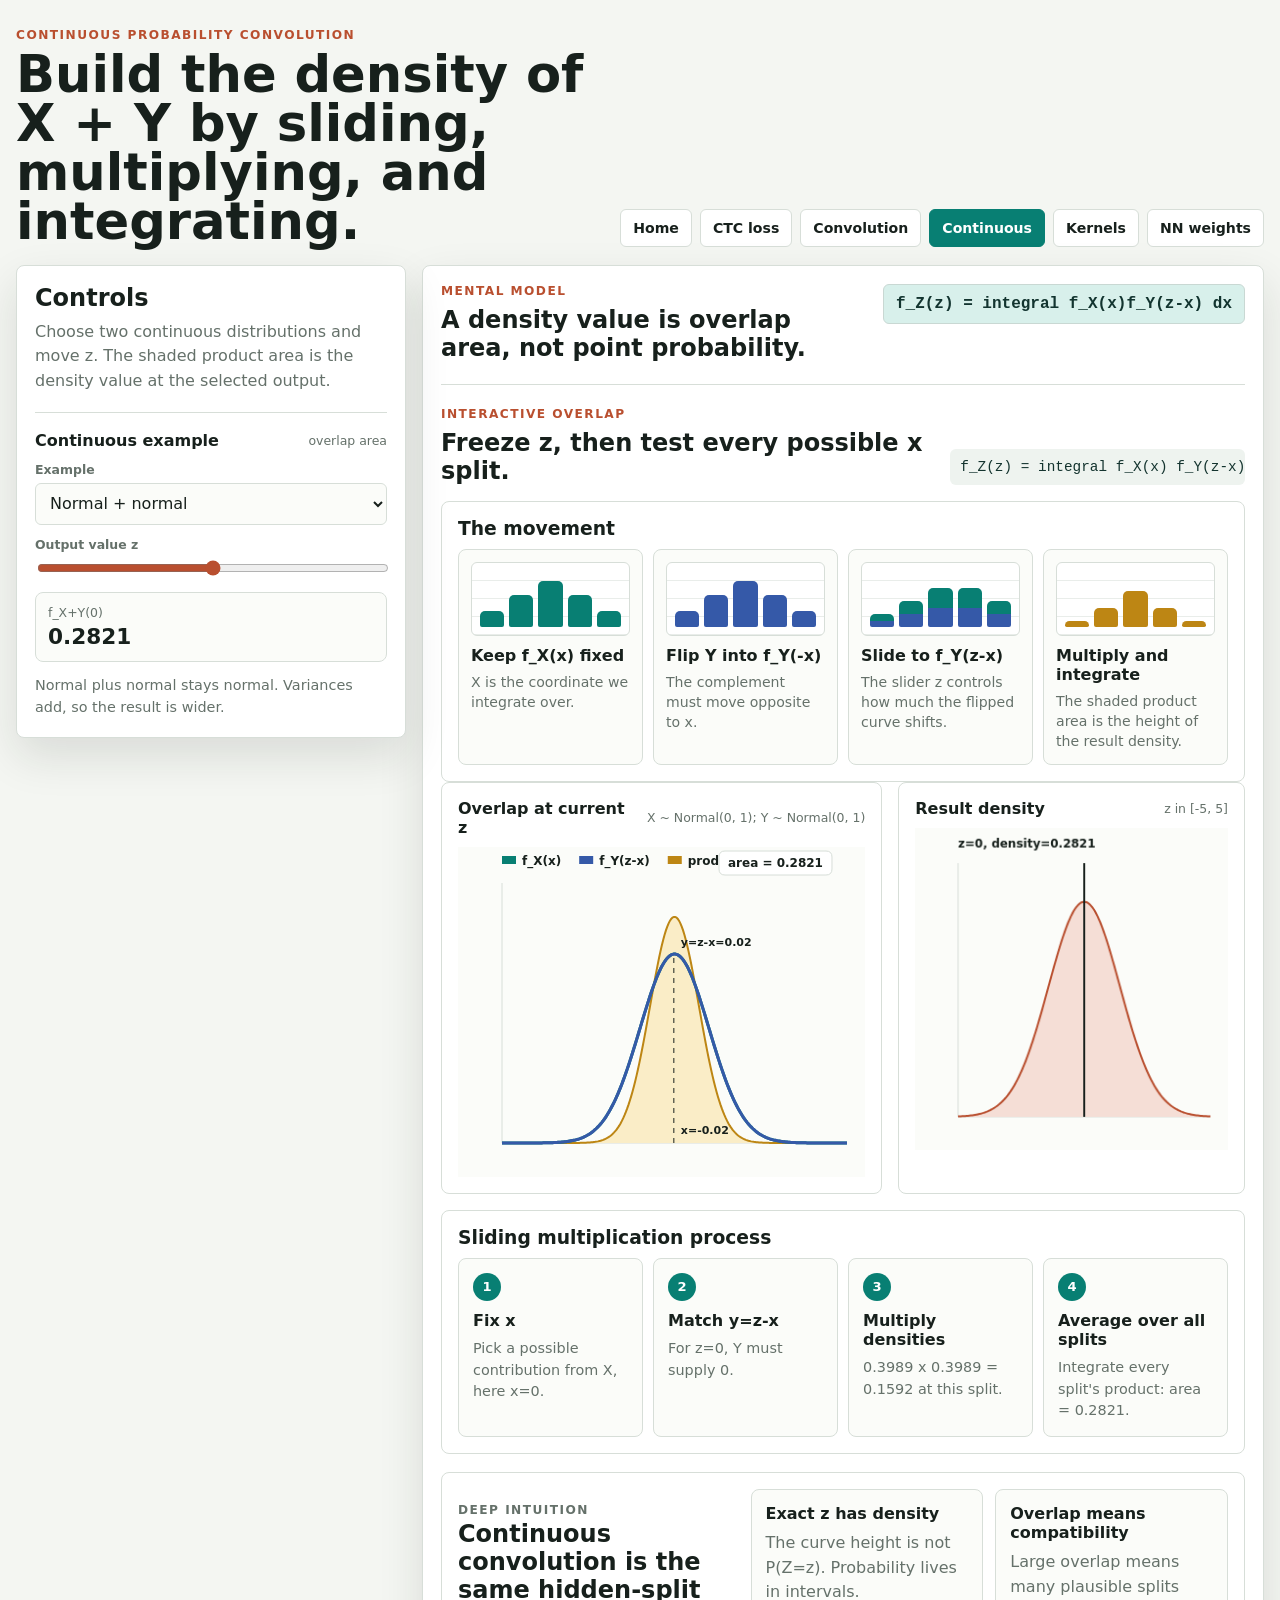
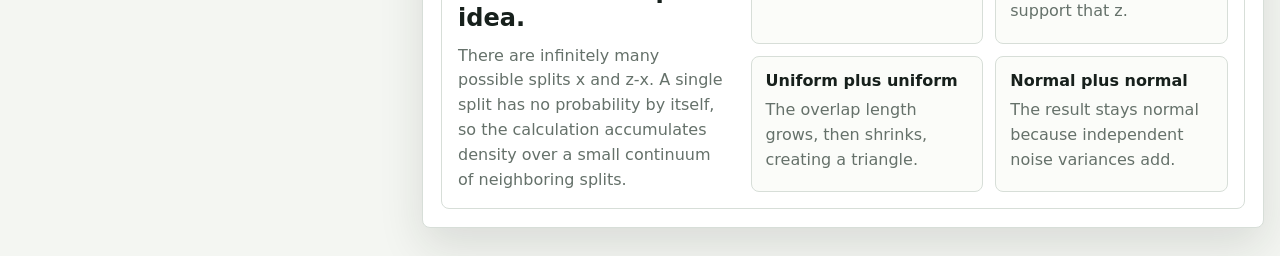
==== continuous-convolution.html @ c2757a95 "no verify ssl" ====
<!doctype html>
<html lang="en">
  <head>
    <meta charset="utf-8">
    <meta name="viewport" content="width=device-width, initial-scale=1">
    <title>Continuous Probability Convolution</title>
    <link rel="stylesheet" href="convolution.css">
  </head>
  <body>
    <header class="topbar">
      <div>
        <p class="eyebrow">Continuous probability convolution</p>
        <h1>Build the density of X + Y by sliding, multiplying, and integrating.</h1>
      </div>
      <nav class="page-nav" aria-label="Pages">
        <a href="index.html">Home</a>
        <a href="ctc.html">CTC loss</a>
        <a href="convolution.html">Convolution</a>
        <a aria-current="page" href="continuous-convolution.html">Continuous</a>
        <a href="kernels.html">Kernels</a>
        <a href="nn-weights.html">NN weights</a>
      </nav>
    </header>

    <main class="layout">
      <aside class="control-panel" aria-labelledby="controlsHeading">
        <div class="panel-heading">
          <h2 id="controlsHeading">Controls</h2>
          <p>
            Choose two continuous distributions and move z. The shaded product
            area is the density value at the selected output.
          </p>
        </div>

        <section class="control-section" aria-labelledby="continuousControls">
          <div class="section-title-row">
            <h3 id="continuousControls">Continuous example</h3>
            <span>overlap area</span>
          </div>
          <label class="field">
            <span>Example</span>
            <select id="continuousPreset">
              <option value="normalNormal">Normal + normal</option>
              <option value="uniformUniform">Uniform + uniform</option>
              <option value="exponentialExponential">Exponential + exponential</option>
              <option value="normalUniform">Normal + uniform</option>
            </select>
          </label>
          <label class="field">
            <span>Output value z</span>
            <input id="continuousZ" type="range" min="-4" max="4" value="0" step="0.05">
          </label>
          <div class="metric">
            <span id="continuousZLabel">f_X+Y(0)</span>
            <strong id="continuousValue">0</strong>
          </div>
          <p class="hint" id="continuousHint"></p>
        </section>
      </aside>

      <section class="workspace" aria-labelledby="mainHeading">
        <div class="workspace-header">
          <div>
            <p class="eyebrow">Mental model</p>
            <h2 id="mainHeading">A density value is overlap area, not point probability.</h2>
          </div>
          <div class="summary-pill">f_Z(z) = integral f_X(x)f_Y(z-x) dx</div>
        </div>

        <section class="demo-section" aria-labelledby="continuousHeading">
          <div class="demo-heading">
            <div>
              <p class="eyebrow">Interactive overlap</p>
              <h2 id="continuousHeading">Freeze z, then test every possible x split.</h2>
            </div>
            <code>f_Z(z) = integral f_X(x) f_Y(z-x) dx</code>
          </div>

          <article class="formula-panel">
            <h3>The movement</h3>
            <div class="motion-strip" aria-label="Continuous convolution movement">
              <div class="motion-step">
                <div class="mini-bars teal-bars">
                  <span></span><span></span><span></span><span></span><span></span>
                </div>
                <strong>Keep f_X(x) fixed</strong>
                <p>X is the coordinate we integrate over.</p>
              </div>
              <div class="motion-step">
                <div class="mini-bars blue-bars flipped-bars">
                  <span></span><span></span><span></span><span></span><span></span>
                </div>
                <strong>Flip Y into f_Y(-x)</strong>
                <p>The complement must move opposite to x.</p>
              </div>
              <div class="motion-step">
                <div class="mini-bars mixed-bars">
                  <span></span><span></span><span></span><span></span><span></span>
                </div>
                <strong>Slide to f_Y(z-x)</strong>
                <p>The slider z controls how much the flipped curve shifts.</p>
              </div>
              <div class="motion-step">
                <div class="mini-bars amber-bars">
                  <span></span><span></span><span></span><span></span><span></span>
                </div>
                <strong>Multiply and integrate</strong>
                <p>The shaded product area is the height of the result density.</p>
              </div>
            </div>
          </article>

          <div class="visual-grid">
            <article class="visual-card">
              <div class="section-title-row">
                <h3>Overlap at current z</h3>
                <span id="overlapLabel"></span>
              </div>
              <canvas id="overlapCanvas" height="330" aria-label="Continuous convolution overlap"></canvas>
            </article>

            <article class="visual-card">
              <div class="section-title-row">
                <h3>Result density</h3>
                <span id="continuousSupportLabel"></span>
              </div>
              <canvas id="continuousCanvas" height="330" aria-label="Convolution result density"></canvas>
            </article>
          </div>

          <article class="formula-panel">
            <h3>Sliding multiplication process</h3>
            <div class="process-strip" id="processStrip"></div>
          </article>
        </section>

        <section class="intuition-band" aria-labelledby="intuitionHeading">
          <div>
            <p class="eyebrow">Deep intuition</p>
            <h2 id="intuitionHeading">Continuous convolution is the same hidden-split idea.</h2>
            <p>
              There are infinitely many possible splits x and z-x. A single split
              has no probability by itself, so the calculation accumulates density
              over a small continuum of neighboring splits.
            </p>
          </div>
          <div class="insight-grid">
            <div class="insight">
              <strong>Exact z has density</strong>
              <p>The curve height is not P(Z=z). Probability lives in intervals.</p>
            </div>
            <div class="insight">
              <strong>Overlap means compatibility</strong>
              <p>Large overlap means many plausible splits support that z.</p>
            </div>
            <div class="insight">
              <strong>Uniform plus uniform</strong>
              <p>The overlap length grows, then shrinks, creating a triangle.</p>
            </div>
            <div class="insight">
              <strong>Normal plus normal</strong>
              <p>The result stays normal because independent noise variances add.</p>
            </div>
          </div>
        </section>
      </section>
    </main>

    <script src="convolution.js"></script>
  </body>
</html>
---- convolution.css ----
:root {
  color-scheme: light;
  --bg: #f4f6f2;
  --surface: #ffffff;
  --surface-strong: #eef3ef;
  --ink: #17201c;
  --muted: #65716a;
  --line: #d7ded8;
  --teal: #087f73;
  --teal-soft: #d8f0eb;
  --rust: #b94f2f;
  --rust-soft: #f5ded6;
  --blue: #3559a8;
  --blue-soft: #e2e9fb;
  --amber: #bd8614;
  --amber-soft: #faedc7;
  --shadow: 0 18px 45px rgba(23, 32, 28, 0.12);
  font-family:
    Inter, ui-sans-serif, system-ui, -apple-system, BlinkMacSystemFont, "Segoe UI",
    sans-serif;
}

* {
  box-sizing: border-box;
}

html,
body {
  min-width: 320px;
  margin: 0;
  overflow-x: hidden;
  background: var(--bg);
  color: var(--ink);
}

button,
input,
select {
  font: inherit;
}

canvas {
  display: block;
  width: 100%;
}

.topbar {
  display: grid;
  grid-template-columns: minmax(0, 1fr) auto;
  gap: 24px;
  align-items: end;
  width: calc(100vw - 32px);
  max-width: 1500px;
  margin: 0 auto;
  padding: 28px 0 18px;
}

.topbar > div,
.layout,
.hub-layout,
.control-panel,
.workspace {
  min-width: 0;
}

.topbar h1,
.workspace-header h2,
.demo-heading h2,
.choice-card h2,
.intuition-band h2 {
  margin: 0;
  letter-spacing: 0;
}

.topbar h1 {
  max-width: 900px;
  font-size: clamp(2rem, 4vw, 4.6rem);
  line-height: 0.96;
}

.eyebrow {
  margin: 0 0 8px;
  color: var(--rust);
  font-size: 0.76rem;
  font-weight: 900;
  letter-spacing: 0.12em;
  text-transform: uppercase;
}

.page-nav {
  display: flex;
  gap: 8px;
  align-items: center;
  flex-wrap: wrap;
  justify-content: flex-end;
}

.page-nav a {
  border: 1px solid var(--line);
  border-radius: 6px;
  background: var(--surface);
  color: var(--ink);
  font-size: 0.88rem;
  font-weight: 800;
  text-decoration: none;
  padding: 10px 12px;
}

.page-nav a[aria-current="page"] {
  border-color: var(--teal);
  background: var(--teal);
  color: #fff;
}

.layout {
  display: grid;
  grid-template-columns: minmax(310px, 390px) minmax(0, 1fr);
  gap: 16px;
  width: calc(100vw - 32px);
  max-width: 1500px;
  margin: 0 auto 28px;
  align-items: start;
}

.hub-layout {
  width: calc(100vw - 32px);
  max-width: 1180px;
  margin: 0 auto 28px;
}

.control-panel,
.workspace,
.visual-card,
.formula-panel,
.intuition-band,
.choice-card {
  border: 1px solid var(--line);
  border-radius: 8px;
  background: var(--surface);
  box-shadow: var(--shadow);
}

.control-panel {
  position: sticky;
  top: 14px;
  max-height: calc(100vh - 28px);
  overflow: auto;
  padding: 18px;
}

.workspace {
  min-width: 0;
  padding: 18px;
}

.panel-heading h2,
.control-section h3,
.visual-card h3,
.formula-panel h3 {
  margin: 0;
  letter-spacing: 0;
}

.panel-heading p,
.hint,
.intuition-band p,
.insight p,
.comparison-grid p {
  color: var(--muted);
  line-height: 1.55;
}

.panel-heading p {
  margin: 8px 0 0;
}

.control-section {
  border-top: 1px solid var(--line);
  margin-top: 18px;
  padding-top: 18px;
}

.section-title-row {
  display: flex;
  gap: 12px;
  align-items: center;
  justify-content: space-between;
  margin-bottom: 10px;
}

.section-title-row h3 {
  margin: 0;
  font-size: 1rem;
}

.section-title-row span {
  color: var(--muted);
  font-size: 0.78rem;
  white-space: nowrap;
}

.field {
  display: grid;
  gap: 6px;
  margin-top: 12px;
}

.field span {
  color: var(--muted);
  font-size: 0.78rem;
  font-weight: 800;
}

.field select {
  width: 100%;
  min-width: 0;
  min-height: 42px;
  border: 1px solid var(--line);
  border-radius: 6px;
  background: #fbfcf9;
  color: var(--ink);
  padding: 8px 10px;
}

.field input[type="range"] {
  min-width: 0;
  width: 100%;
  accent-color: var(--rust);
}

.field select:focus,
.field input:focus-visible,
.page-nav a:focus-visible {
  outline: 3px solid rgba(8, 127, 115, 0.22);
  outline-offset: 2px;
}

.metric {
  border: 1px solid var(--line);
  border-radius: 8px;
  background: #fbfcf9;
  margin-top: 14px;
  padding: 12px;
}

.metric span {
  display: block;
  color: var(--muted);
  font-size: 0.78rem;
  margin-bottom: 4px;
}

.metric strong {
  font-size: 1.35rem;
  font-variant-numeric: tabular-nums;
}

.hint {
  margin: 12px 0 0;
  font-size: 0.9rem;
}

.workspace-header {
  display: flex;
  gap: 18px;
  align-items: start;
  justify-content: space-between;
}

.summary-pill {
  border: 1px solid #c9d8d3;
  border-radius: 6px;
  background: var(--teal-soft);
  color: #12342f;
  font-family: "SFMono-Regular", Consolas, "Liberation Mono", monospace;
  font-weight: 900;
  white-space: nowrap;
  padding: 10px 12px;
}

.demo-section {
  border-top: 1px solid var(--line);
  margin-top: 22px;
  padding-top: 22px;
}

.demo-heading {
  display: flex;
  gap: 16px;
  align-items: end;
  justify-content: space-between;
  margin-bottom: 14px;
}

.demo-heading code,
.comparison-grid code {
  overflow-x: auto;
  border-radius: 6px;
  background: var(--surface-strong);
  color: #14342f;
  font-family: "SFMono-Regular", Consolas, "Liberation Mono", monospace;
  font-size: 0.9rem;
  white-space: nowrap;
  padding: 10px;
}

.visual-grid {
  display: grid;
  grid-template-columns: minmax(0, 1.12fr) minmax(320px, 0.88fr);
  gap: 16px;
}

.visual-card,
.formula-panel,
.intuition-band {
  box-shadow: none;
  padding: 16px;
}

.hub-panel {
  padding: 20px;
}

.choice-grid {
  display: grid;
  grid-template-columns: repeat(2, minmax(0, 1fr));
  gap: 16px;
  margin-top: 22px;
}

.choice-card {
  display: grid;
  grid-template-rows: auto minmax(150px, 1fr) auto;
  gap: 16px;
  min-height: 420px;
  overflow: hidden;
  color: var(--ink);
  text-decoration: none;
  padding: 18px;
}

.choice-card:hover,
.choice-card:focus-visible {
  border-color: var(--teal);
  outline: 3px solid rgba(8, 127, 115, 0.18);
  outline-offset: 2px;
}

.choice-card h2 {
  font-size: clamp(1.6rem, 2.4vw, 2.35rem);
  line-height: 1;
}

.choice-card p {
  max-width: 44rem;
  margin: 12px 0 0;
  color: var(--muted);
  line-height: 1.55;
}

.choice-card > strong {
  color: var(--teal);
}

.choice-visual {
  min-height: 150px;
  border: 1px solid var(--line);
  border-radius: 8px;
  background: #fbfcf9;
}

.mini-diagonal-grid {
  display: grid;
  grid-template-columns: repeat(5, 1fr);
  grid-template-rows: repeat(5, 1fr);
  gap: 6px;
  padding: 14px;
}

.mini-diagonal-grid span {
  border-radius: 5px;
  background: var(--surface-strong);
}

.mini-diagonal-grid span:nth-child(5),
.mini-diagonal-grid span:nth-child(9),
.mini-diagonal-grid span:nth-child(13),
.mini-diagonal-grid span:nth-child(17),
.mini-diagonal-grid span:nth-child(21) {
  background: var(--amber-soft);
  box-shadow: inset 0 0 0 2px var(--amber);
}

.mini-slide-visual {
  position: relative;
  overflow: hidden;
}

.mini-slide-visual i,
.mini-slide-visual b {
  position: absolute;
  bottom: 24px;
  width: 45%;
  height: 70%;
  border-radius: 50% 50% 4px 4px;
}

.mini-slide-visual i:first-child {
  left: 16%;
  background: #64b5aa;
}

.mini-slide-visual i:nth-child(2) {
  left: 38%;
  background: #7f96d7;
  opacity: 0.78;
}

.mini-slide-visual b {
  left: 34%;
  bottom: 24px;
  width: 28%;
  height: 44%;
  background: var(--amber-soft);
  border: 2px solid var(--amber);
}

.pair-grid {
  display: grid;
  max-height: 314px;
  overflow: auto;
  border: 1px solid var(--line);
  border-radius: 8px;
  background: #fbfcf9;
}

.pair-cell {
  display: grid;
  place-items: center;
  min-width: 42px;
  min-height: 34px;
  border-right: 1px solid var(--line);
  border-bottom: 1px solid var(--line);
  color: var(--muted);
  font-size: 0.72rem;
  font-variant-numeric: tabular-nums;
}

.pair-cell.header {
  position: sticky;
  z-index: 2;
  background: var(--surface-strong);
  color: var(--ink);
  font-weight: 900;
}

.pair-cell.col-header {
  top: 0;
}

.pair-cell.row-header {
  left: 0;
}

.pair-cell.corner {
  top: 0;
  left: 0;
  z-index: 3;
}

.pair-cell.active {
  background: var(--amber-soft);
  color: #6f4f0d;
  font-weight: 900;
}

.pair-cell.faint {
  color: #9ba59e;
}

.formula-panel {
  margin-top: 16px;
}

.panel-copy {
  max-width: 68rem;
  margin: 8px 0 0;
  color: var(--muted);
  line-height: 1.55;
}

.story-grid {
  display: grid;
  grid-template-columns: repeat(4, minmax(0, 1fr));
  gap: 10px;
  margin-top: 10px;
}

.story-step {
  border: 1px solid var(--line);
  border-radius: 8px;
  background: #fbfcf9;
  padding: 14px;
}

.story-step.wide {
  grid-column: span 1;
}

.story-step strong {
  display: block;
}

.story-step p {
  margin: 8px 0 0;
  color: var(--muted);
  font-size: 0.9rem;
  line-height: 1.5;
}

.product-bars {
  display: grid;
  gap: 7px;
  margin-top: 10px;
}

.product-bar {
  display: grid;
  grid-template-columns: 42px minmax(0, 1fr);
  gap: 8px;
  align-items: center;
  color: var(--muted);
  font-size: 0.76rem;
  font-weight: 900;
}

.product-bar i {
  display: block;
  height: 10px;
  min-width: 8px;
  border-radius: 999px;
  background: var(--amber);
}

.function-panel {
  background:
    linear-gradient(180deg, rgba(216, 240, 235, 0.34), rgba(255, 255, 255, 0) 220px),
    var(--surface);
}

.sequence-panel {
  background:
    linear-gradient(180deg, rgba(250, 237, 199, 0.38), rgba(255, 255, 255, 0) 240px),
    var(--surface);
}

.sequence-controls {
  display: grid;
  grid-template-columns: minmax(240px, 1fr) minmax(180px, auto);
  gap: 12px;
  align-items: end;
  margin-top: 12px;
}

.compact-metric {
  margin-top: 0;
}

.sequence-layout {
  display: grid;
  grid-template-columns: minmax(0, 1.25fr) minmax(300px, 0.75fr);
  gap: 14px;
  align-items: stretch;
  margin-top: 14px;
}

.function-layout {
  display: grid;
  grid-template-columns: minmax(0, 1.35fr) minmax(280px, 0.65fr);
  gap: 14px;
  align-items: stretch;
  margin-top: 14px;
}

.function-stage,
.sequence-stage,
.function-side,
.sequence-side,
.term-card,
.iteration-row {
  border: 1px solid var(--line);
  border-radius: 8px;
  background: #fbfcf9;
}

.function-stage,
.sequence-stage {
  min-width: 0;
  overflow: hidden;
}

.function-side,
.sequence-side {
  display: grid;
  align-content: start;
  gap: 10px;
  padding: 12px;
}

.k-controls {
  display: grid;
  grid-template-columns: auto minmax(0, 1fr) auto;
  gap: 8px;
  align-items: end;
}

.k-controls button {
  min-height: 42px;
  border: 1px solid var(--line);
  border-radius: 6px;
  background: var(--surface);
  color: var(--ink);
  font-weight: 900;
  padding: 9px 12px;
  cursor: pointer;
}

.k-controls button:hover:not(:disabled),
.k-controls button:focus-visible {
  border-color: var(--teal);
  outline: 3px solid rgba(8, 127, 115, 0.18);
  outline-offset: 2px;
}

.k-controls button:disabled {
  cursor: not-allowed;
  opacity: 0.46;
}

.compact-field {
  margin-top: 0;
}

.term-card {
  display: grid;
  gap: 6px;
  padding: 12px;
}

.term-card span {
  color: var(--muted);
  font-size: 0.76rem;
  font-weight: 900;
  text-transform: uppercase;
}

.term-card strong,
.term-card b {
  font-size: 1.12rem;
  font-variant-numeric: tabular-nums;
}

.term-card code {
  overflow-wrap: anywhere;
  color: #173731;
  font-family: "SFMono-Regular", Consolas, "Liberation Mono", monospace;
  font-size: 0.86rem;
}

.term-card p {
  margin: 0;
  color: var(--muted);
  font-size: 0.88rem;
}

.iteration-list {
  display: grid;
  grid-template-columns: repeat(auto-fit, minmax(210px, 1fr));
  gap: 8px;
  margin-top: 12px;
}

.iteration-row {
  display: grid;
  grid-template-columns: auto minmax(0, 1fr);
  gap: 5px 10px;
  align-items: center;
  color: var(--ink);
  font: inherit;
  text-align: left;
  padding: 10px;
  cursor: pointer;
}

.iteration-row:hover,
.iteration-row:focus-visible {
  border-color: var(--teal);
  outline: 3px solid rgba(8, 127, 115, 0.16);
  outline-offset: 1px;
}

.iteration-row.active {
  border-color: var(--amber);
  background: var(--amber-soft);
}

.iteration-row span {
  color: var(--muted);
  font-size: 0.78rem;
}

.iteration-row span:first-child,
.iteration-row strong {
  color: var(--ink);
  font-weight: 900;
  font-variant-numeric: tabular-nums;
}

.iteration-row i {
  grid-column: 1 / -1;
  display: block;
  height: 7px;
  overflow: hidden;
  border-radius: 999px;
  background: var(--surface-strong);
}

.iteration-row i b {
  display: block;
  height: 100%;
  border-radius: inherit;
  background: var(--amber);
}

.output-strip {
  display: grid;
  grid-template-columns: repeat(auto-fit, minmax(126px, 1fr));
  gap: 8px;
  margin-top: 12px;
}

.output-pill {
  display: grid;
  gap: 5px;
  border: 1px solid var(--line);
  border-radius: 8px;
  background: #fbfcf9;
  color: var(--ink);
  font: inherit;
  text-align: left;
  padding: 10px;
  cursor: pointer;
}

.output-pill:hover,
.output-pill:focus-visible {
  border-color: var(--teal);
  outline: 3px solid rgba(8, 127, 115, 0.16);
  outline-offset: 1px;
}

.output-pill.active {
  border-color: var(--amber);
  background: var(--amber-soft);
}

.output-pill span {
  color: var(--muted);
  font-size: 0.76rem;
  font-weight: 900;
}

.output-pill strong {
  font-variant-numeric: tabular-nums;
}

.output-pill i {
  display: block;
  height: 8px;
  overflow: hidden;
  border-radius: 999px;
  background: var(--surface-strong);
}

.output-pill i b {
  display: block;
  height: 100%;
  border-radius: inherit;
  background: var(--rust);
}

.formula-lines {
  display: grid;
  gap: 8px;
  margin-top: 10px;
}

.formula-line {
  display: grid;
  grid-template-columns: minmax(120px, 0.7fr) minmax(0, 1fr) auto;
  gap: 10px;
  align-items: center;
  border: 1px solid var(--line);
  border-radius: 6px;
  background: #fbfcf9;
  padding: 10px;
}

.formula-line strong,
.formula-line span:last-child {
  font-variant-numeric: tabular-nums;
}

.formula-line span {
  color: var(--muted);
}

.comparison-grid {
  display: grid;
  grid-template-columns: repeat(2, minmax(0, 1fr));
  gap: 12px;
  margin-top: 10px;
}

.process-strip {
  display: grid;
  grid-template-columns: repeat(4, minmax(0, 1fr));
  gap: 10px;
  margin-top: 10px;
}

.process-step {
  border: 1px solid var(--line);
  border-radius: 8px;
  background: #fbfcf9;
  padding: 14px;
}

.step-index {
  display: inline-grid;
  place-items: center;
  width: 28px;
  height: 28px;
  border-radius: 50%;
  background: var(--teal);
  color: #fff;
  font-size: 0.82rem;
  font-weight: 900;
  margin-bottom: 10px;
}

.process-step strong {
  display: block;
}

.process-step p {
  margin: 8px 0 0;
  color: var(--muted);
  font-size: 0.9rem;
  line-height: 1.5;
}

.motion-strip {
  display: grid;
  grid-template-columns: repeat(4, minmax(0, 1fr));
  gap: 10px;
  margin-top: 10px;
}

.motion-step {
  border: 1px solid var(--line);
  border-radius: 8px;
  background: #fbfcf9;
  padding: 12px;
}

.motion-step strong {
  display: block;
  margin-top: 10px;
}

.motion-step p {
  margin: 7px 0 0;
  color: var(--muted);
  font-size: 0.88rem;
  line-height: 1.45;
}

.mini-bars {
  display: flex;
  align-items: end;
  gap: 5px;
  height: 74px;
  border: 1px solid var(--line);
  border-radius: 6px;
  background:
    linear-gradient(to top, rgba(215, 222, 216, 0.55) 1px, transparent 1px) 0 0 / 100% 25%,
    #fff;
  padding: 8px;
}

.mini-bars span {
  flex: 1;
  border-radius: 5px 5px 2px 2px;
}

.mini-bars span:nth-child(1) { height: 28%; }
.mini-bars span:nth-child(2) { height: 56%; }
.mini-bars span:nth-child(3) { height: 82%; }
.mini-bars span:nth-child(4) { height: 56%; }
.mini-bars span:nth-child(5) { height: 28%; }

.teal-bars span {
  background: var(--teal);
}

.blue-bars span {
  background: var(--blue);
}

.flipped-bars {
  flex-direction: row-reverse;
}

.mixed-bars span {
  background: linear-gradient(to top, var(--blue) 0 50%, var(--teal) 50% 100%);
}

.mixed-bars span:nth-child(1) { height: 22%; }
.mixed-bars span:nth-child(2) { height: 46%; }
.mixed-bars span:nth-child(3) { height: 68%; }
.mixed-bars span:nth-child(4) { height: 68%; }
.mixed-bars span:nth-child(5) { height: 46%; }

.amber-bars span {
  background: var(--amber);
}

.amber-bars span:nth-child(1) { height: 10%; }
.amber-bars span:nth-child(2) { height: 34%; }
.amber-bars span:nth-child(3) { height: 64%; }
.amber-bars span:nth-child(4) { height: 34%; }
.amber-bars span:nth-child(5) { height: 10%; }

.comparison-grid > div {
  border: 1px solid var(--line);
  border-radius: 8px;
  background: #fbfcf9;
  padding: 14px;
}

.comparison-grid p {
  margin: 8px 0 10px;
}

.intuition-band {
  display: grid;
  grid-template-columns: minmax(260px, 0.72fr) minmax(0, 1.28fr);
  gap: 24px;
  margin-top: 18px;
}

.intuition-band p {
  margin: 12px 0 0;
}

.insight-grid {
  display: grid;
  grid-template-columns: repeat(2, minmax(0, 1fr));
  gap: 12px;
}

.insight {
  border: 1px solid var(--line);
  border-radius: 8px;
  background: #fbfcf9;
  padding: 14px;
}

.insight p {
  margin: 8px 0 0;
}

@media (max-width: 1120px) {
  .topbar,
  .layout,
  .hub-layout {
    width: calc(100vw - 24px);
    max-width: 980px;
  }

  .topbar,
  .layout,
  .visual-grid,
  .choice-grid,
  .intuition-band {
    grid-template-columns: minmax(0, 1fr);
  }

  .control-panel {
    position: static;
    max-height: none;
  }
}

@media (max-width: 720px) {
  .topbar,
  .layout,
  .hub-layout {
    width: min(300px, calc(100vw - 32px));
    max-width: 300px;
    margin-right: auto;
    margin-left: auto;
    padding-right: 16px;
    padding-left: 16px;
  }

  .topbar {
    align-items: start;
  }

  .topbar h1 {
    max-width: 12em;
    font-size: clamp(1.55rem, 6.7vw, 2rem);
    line-height: 1.05;
  }

  .workspace,
  .control-panel {
    width: 100%;
    max-width: 100%;
    overflow: hidden;
    padding: 14px;
  }

  .page-nav {
    display: grid;
    grid-template-columns: 1fr;
    justify-content: stretch;
    width: 100%;
  }

  .page-nav a {
    min-width: 0;
    overflow: hidden;
    text-overflow: ellipsis;
    text-align: center;
  }

  .workspace-header,
  .demo-heading {
    align-items: start;
    flex-direction: column;
  }

  .formula-panel .section-title-row {
    align-items: start;
    flex-direction: column;
  }

  .formula-panel .section-title-row span {
    white-space: normal;
  }

  .summary-pill {
    display: block;
    max-width: 100%;
    overflow-wrap: anywhere;
    white-space: normal;
  }

  .demo-heading code {
    max-width: 100%;
    overflow-wrap: anywhere;
    white-space: normal;
  }

  .panel-heading p,
  .hint,
  .intuition-band p,
  .insight p,
  .choice-card p,
  .story-step p,
  .motion-step p {
    overflow-wrap: anywhere;
  }

  .comparison-grid,
  .process-strip,
  .story-grid,
  .sequence-controls,
  .sequence-layout,
  .function-layout,
  .k-controls,
  .motion-strip,
  .insight-grid {
    grid-template-columns: 1fr;
  }

  .formula-line {
    grid-template-columns: 1fr;
  }

  .control-section .section-title-row span {
    display: none;
  }
}

@media (max-width: 480px) {
  .topbar,
  .layout,
  .hub-layout {
    width: min(300px, calc(100vw - 32px));
    max-width: 300px;
  }
}
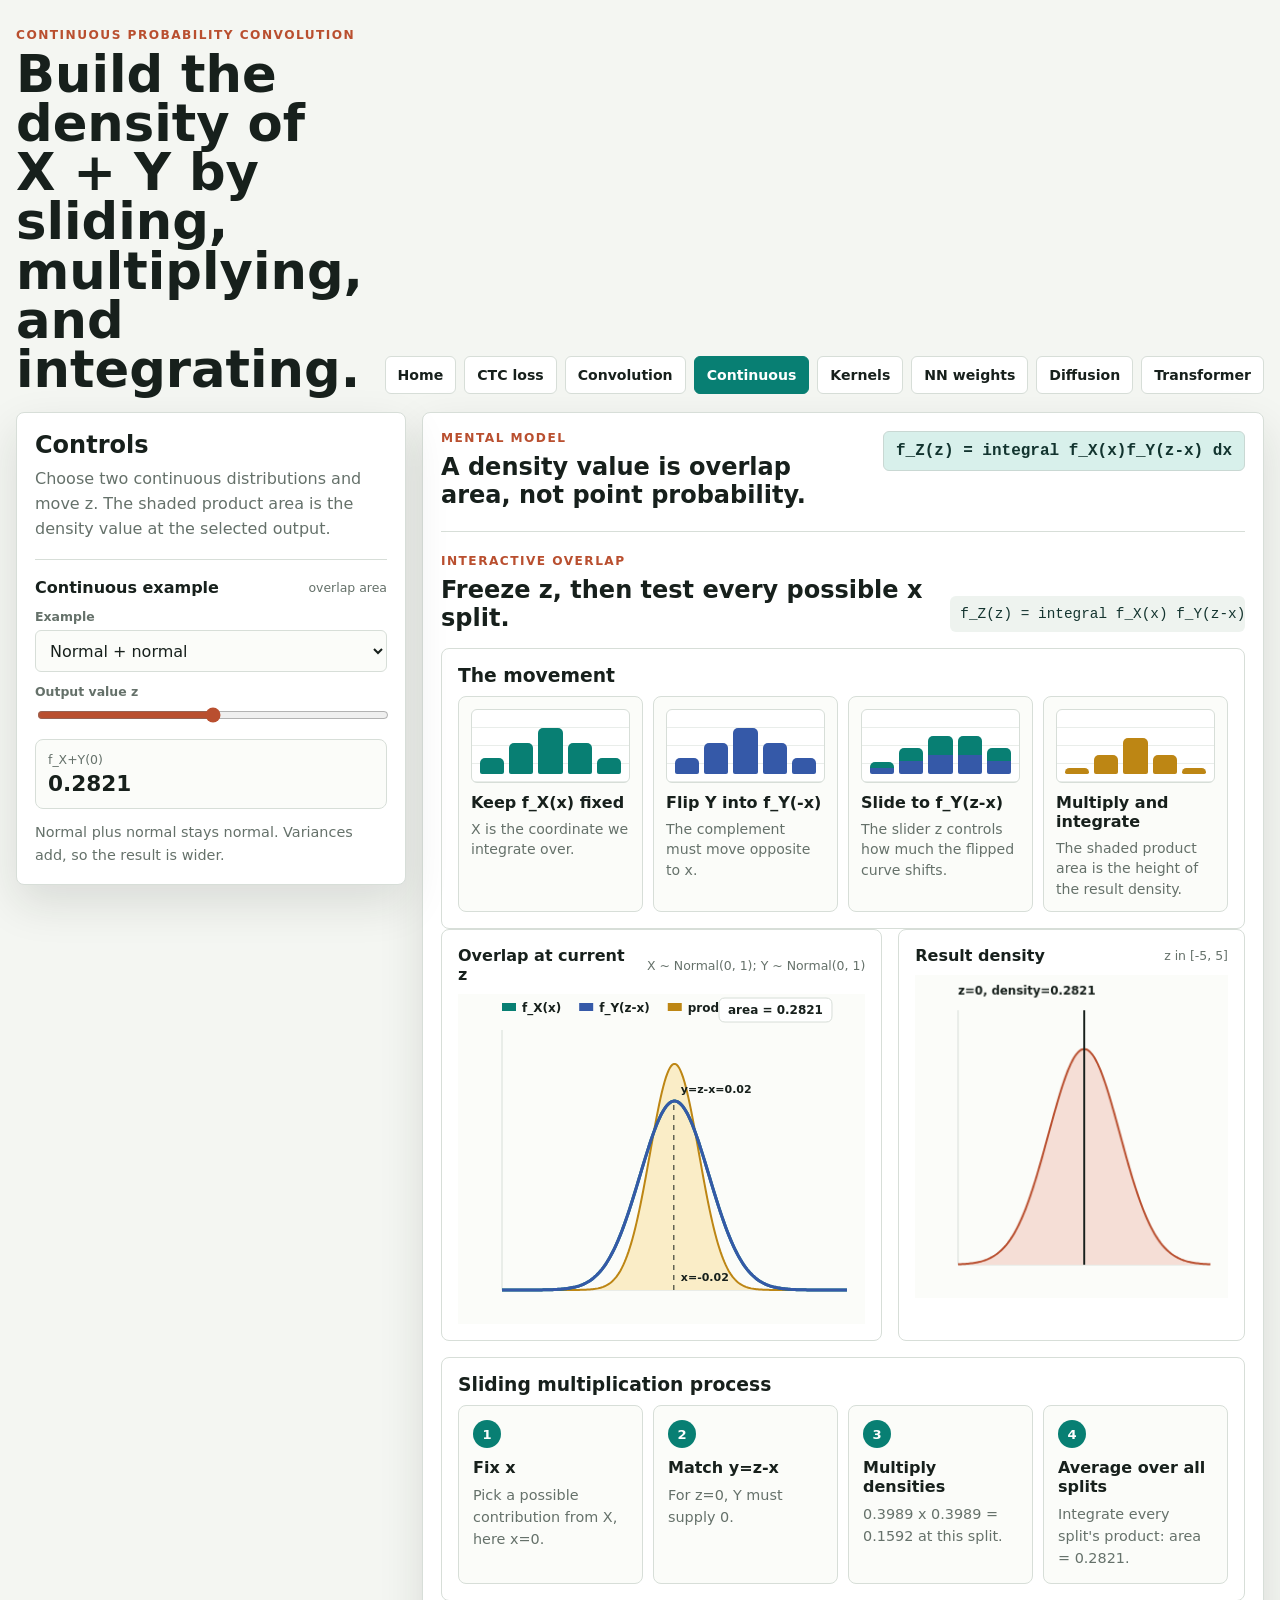
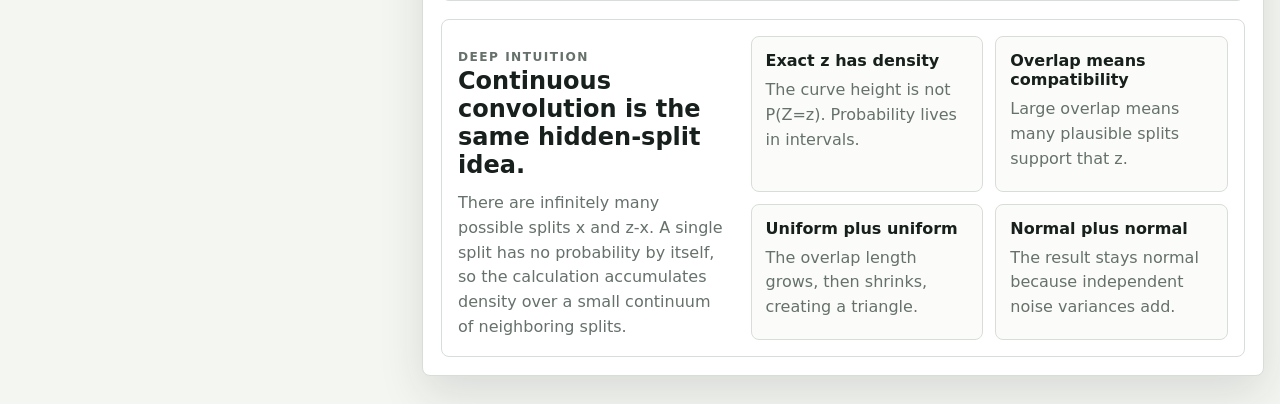
==== commit 6ebc028a: "ctc" ====
--- a/continuous-convolution.html
+++ b/continuous-convolution.html
@@ -19,6 +19,8 @@
         <a aria-current="page" href="continuous-convolution.html">Continuous</a>
         <a href="kernels.html">Kernels</a>
         <a href="nn-weights.html">NN weights</a>
+        <a href="diffusion.html">Diffusion</a>
+        <a href="transformer.html">Transformer</a>
       </nav>
     </header>
 
